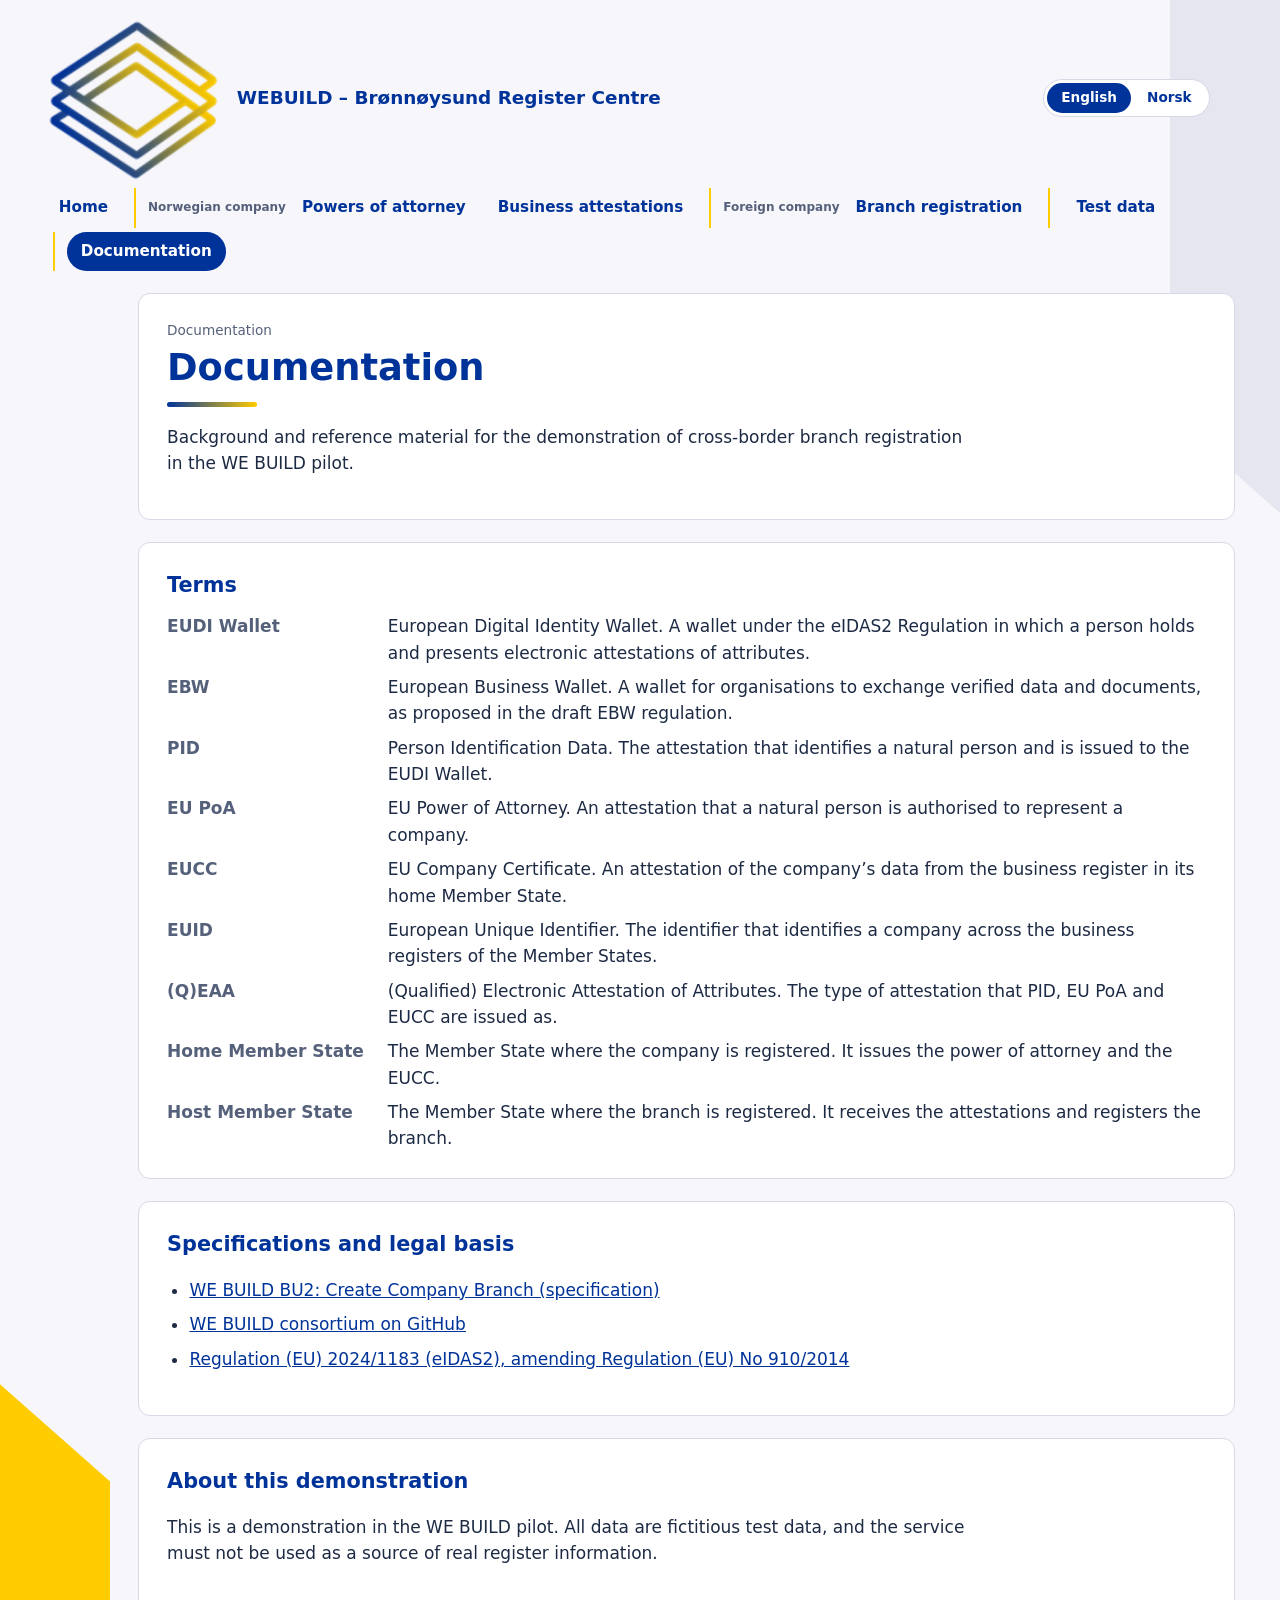
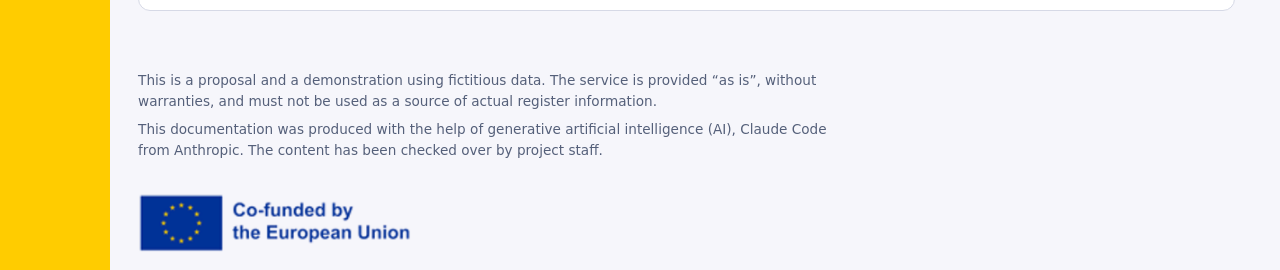
==== forslag/dokumentasjon.html @ 473442a4 "Første versjon: WE BUILD-demo for filialregistrering" ====
<!doctype html>
<html lang="en">
<head>
  <meta charset="utf-8">
  <meta name="viewport" content="width=device-width, initial-scale=1">
  <title data-i18n="title.doc">Documentation | Brønnøysund Register Centre</title>
  <link rel="stylesheet" href="styles.css">
  <link rel="icon" href="../assets/favicon.png" type="image/png">
  <link rel="apple-touch-icon" href="../assets/apple-touch-icon.png">
  <script>try { if (localStorage.getItem("sprak") === "nb") document.documentElement.style.visibility = "hidden"; } catch (e) {}</script>
</head>
<body>
  <a class="skip" href="#innhold" style="position:absolute;left:-999px" data-i18n="skip">Skip to content</a>
  <div class="side">
    <div class="deko venstre" aria-hidden="true"></div>
    <div class="deko hoyre" aria-hidden="true"></div>

    <header class="topp">
      <a class="logo utsnitt" href="index.html" role="img" aria-label="WE BUILD – home" data-i18n-attr="aria-label=logo.label"></a>
      <a class="navn" href="index.html" data-i18n="brand">WEBUILD – Brønnøysund Register Centre</a>
      <nav class="meny" aria-label="Main menu" data-i18n-attr="aria-label=nav.main">
        <ul>
          <li><a href="index.html" data-i18n="nav.home">Home</a></li>
          <li class="gruppe"><span class="gnavn" data-i18n="nav.g.no">Norwegian company</span>
            <ul>
            <li><a href="tildele-fullmakt.html" data-i18n="nav.poa">Powers of attorney</a></li>
            <li><a href="hente-eucc.html" data-i18n="nav.attest">Business attestations</a></li>
            </ul></li>
          <li class="gruppe"><span class="gnavn" data-i18n="nav.g.fo">Foreign company</span>
            <ul>
            <li><a href="filialregistrering.html" data-i18n="nav.branch">Branch registration</a></li>
            </ul></li>
          <li class="skille"><a href="oppslag-testvirksomhet.html" data-i18n="nav.testdata">Test data</a></li>
          <li class="skille"><a href="dokumentasjon.html" aria-current="page" data-i18n="nav.doc">Documentation</a></li>
        </ul>
      </nav>
      <div class="sprak" role="group" aria-label="Language" data-i18n-attr="aria-label=lang.label">
        <button type="button" lang="en" data-lang="en" aria-pressed="true">English</button>
        <button type="button" lang="nb" data-lang="nb" aria-pressed="false">Norsk</button>
      </div>
    </header>

<main class="innhold" id="innhold">
    <section class="panel">
      <p class="eyebrow" data-i18n="doc.eyebrow">Documentation</p>
      <h1 data-i18n="doc.h1">Documentation</h1>
      <p data-i18n="doc.lead">Background and reference material for the demonstration of cross-border branch registration in the WE BUILD pilot.</p>
    </section>

    <section class="panel">
      <h2 data-i18n="doc.terms">Terms</h2>
      <dl class="facts">
        <dt data-i18n="t.eudi.dt">EUDI Wallet</dt>
        <dd data-i18n="t.eudi.dd">European Digital Identity Wallet. A wallet under the eIDAS2 Regulation in which a person holds and presents electronic attestations of attributes.</dd>
        <dt>EBW</dt>
        <dd data-i18n="t.ebw.dd">European Business Wallet. A wallet for organisations to exchange verified data and documents, as proposed in the draft EBW regulation.</dd>
        <dt>PID</dt>
        <dd data-i18n="t.pid.dd">Person Identification Data. The attestation that identifies a natural person and is issued to the EUDI Wallet.</dd>
        <dt>EU PoA</dt>
        <dd data-i18n="t.poa.dd">EU Power of Attorney. An attestation that a natural person is authorised to represent a company.</dd>
        <dt>EUCC</dt>
        <dd data-i18n="t.eucc.dd">EU Company Certificate. An attestation of the company’s data from the business register in its home Member State.</dd>
        <dt>EUID</dt>
        <dd data-i18n="t.euid.dd">European Unique Identifier. The identifier that identifies a company across the business registers of the Member States.</dd>
        <dt>(Q)EAA</dt>
        <dd data-i18n="t.eaa.dd">(Qualified) Electronic Attestation of Attributes. The type of attestation that PID, EU PoA and EUCC are issued as.</dd>
        <dt data-i18n="t.home.dt">Home Member State</dt>
        <dd data-i18n="t.home.dd">The Member State where the company is registered. It issues the power of attorney and the EUCC.</dd>
        <dt data-i18n="t.host.dt">Host Member State</dt>
        <dd data-i18n="t.host.dd">The Member State where the branch is registered. It receives the attestations and registers the branch.</dd>
      </dl>
    </section>

    <section class="panel">
      <h2 data-i18n="doc.links">Specifications and legal basis</h2>
      <ul class="lenker">
        <li><a href="https://github.com/webuild-consortium/BU2/blob/main/Specifications/createCompanyBranch.md" target="_blank" rel="noopener" data-i18n="doc.l.bu2">WE BUILD BU2: Create Company Branch (specification)</a></li>
        <li><a href="https://github.com/webuild-consortium" target="_blank" rel="noopener" data-i18n="doc.l.wb">WE BUILD consortium on GitHub</a></li>
        <li><a href="https://eur-lex.europa.eu/eli/reg/2024/1183/oj" target="_blank" rel="noopener" data-i18n="doc.l.eidas">Regulation (EU) 2024/1183 (eIDAS2), amending Regulation (EU) No 910/2014</a></li>
      </ul>
    </section>

    <section class="panel">
      <h2 data-i18n="doc.about">About this demonstration</h2>
      <p data-i18n="doc.about.p">This is a demonstration in the WE BUILD pilot. All data are fictitious test data, and the service must not be used as a source of real register information.</p>
    </section>
  </main>

    <p class="ansvar"><span data-i18n="ansvar">This is a proposal and a demonstration using fictitious data. The service is provided “as is”, without warranties, and must not be used as a source of actual register information.</span> <span class="ki" data-i18n="ki">This documentation was produced with the help of generative artificial intelligence (AI), Claude Code from Anthropic. The content has been checked over by project staff.</span></p>
    <footer class="bunn">
      <div class="eu utsnitt" role="img" aria-label="Co-funded by the European Union"></div>
    </footer>
  </div>
  <script src="../i18n.js"></script>
  <script src="../bilder.js"></script>
</body>
</html>
---- forslag/styles.css ----
/* Stilark for WE BUILD-løsningen (forslag/), basert på WE BUILD-malen. */
:root {
  --blaa: #003399;
  --lavendel: #e6e6f1;
  --bakgrunn: #f6f6fb;
  --gul: #ffcc00;
  --tekst: #1d2a44;
  --dempet: #55607a;
  --kant: #d6d9e6;
  --focus: #f2a900;
}

* { box-sizing: border-box; }

body {
  margin: 0;
  background: var(--bakgrunn);
  color: var(--tekst);
  font-family: "Source Sans Pro", "Segoe UI", system-ui, sans-serif;
  font-size: 17px;
  line-height: 1.55;
}

a { color: var(--blaa); }
a:focus-visible { outline: 3px solid var(--focus); outline-offset: 2px; }

.side {
  position: relative;
  min-height: 100vh;
  overflow: hidden;
  display: flex;
  flex-direction: column;
  /* Kantene følger formene i malen: gul blokk til venstre, lavendelform til høyre */
  --venstre: clamp(64px, calc(8.6vw + 28px), 200px);
  --hoyre: clamp(24px, 3.5vw, 72px);
  --innholdsbredde: 1700px; /* største bredde på forsiden */
  --innholdsbredde-side: 1120px; /* største bredde på undersidene */
}

/* Dekorative former fra malen */
.deko { position: absolute; pointer-events: none; }
.deko.venstre {
  left: 0; bottom: 0;
  width: clamp(40px, 8.6vw, 170px);
  height: min(54vh, 603px);
  background: var(--gul);
  clip-path: polygon(0 0, 100% 20%, 100% 100%, 0 100%);
}
.deko.hoyre {
  right: 0; top: 0;
  width: clamp(40px, 8.6vw, 170px);
  height: min(57vh, 635px);
  background: var(--lavendel);
  clip-path: polygon(0 0, 100% 0, 100% 100%, 0 81%);
}

/* Utsnitt fra malen: logo og EU-merke */
.utsnitt {
  background-image: url("../assets/we-build-mal-gul.png");
  background-repeat: no-repeat;
  mix-blend-mode: multiply; /* hvit bakgrunn i utsnittene blir gjennomsiktig */
}
.logo {
  display: block;
  width: 176px; height: 164px;
  background-size: 1787px auto;
  background-position: -63px -45px;
  flex: none;
}
.eu {
  width: 276px; height: 60px;
  background-size: 1787px auto;
  background-position: -302px -929px;
}

header.topp {
  position: relative;
  display: flex;
  align-items: center;
  gap: 8px 16px;
  padding: 16px clamp(16px, 3vw, 48px) 0 clamp(16px, 3.5vw, 60px);
  flex-wrap: wrap;
}
header.topp .navn { font-weight: 700; color: var(--blaa); font-size: 1.15rem; text-decoration: none; }

/* Språkvelger */
.sprak { margin-left: auto; margin-right: clamp(0px, 2.5vw, 48px); display: flex; gap: 2px; padding: 3px; background: #fff; border: 1px solid var(--kant); border-radius: 999px; }
.sprak button {
  font: inherit; font-size: .85rem; font-weight: 600; border: 0; background: transparent;
  color: var(--blaa); padding: 4px 14px; border-radius: 999px; cursor: pointer;
}
.sprak button:hover { background: var(--lavendel); }
.sprak button[aria-pressed="true"] { background: var(--blaa); color: #fff; }
.sprak button:focus-visible { outline: 3px solid var(--focus); outline-offset: 2px; }

/* når menyen ikke får plass på én linje: språkvalget står øverst til høyre, menyen på egen linje under */
@media (max-width: 2100px) {
  .sprak { order: 1; }
  nav.meny { order: 2; flex-basis: 100%; }
}
nav.meny ul { list-style: none; margin: 0; padding: 0; display: flex; flex-wrap: wrap; gap: 4px; }
nav.meny a {
  display: block; padding: 8px 14px; border-radius: 999px;
  color: var(--blaa); font-weight: 600; text-decoration: none; font-size: .95rem;
}
nav.meny a:hover { background: var(--lavendel); }
nav.meny a[aria-current="page"] { background: var(--blaa); color: #fff; }

.innhold {
  position: relative;
  flex: 1;
  width: 100%;
  max-width: calc(var(--venstre) + var(--innholdsbredde) + var(--hoyre));
  padding: 8px var(--hoyre) 24px var(--venstre);
}

.innhold:not(.forside) { max-width: calc(var(--venstre) + var(--innholdsbredde-side) + var(--hoyre)); }

.intro { display: grid; grid-template-columns: 1fr auto; gap: 24px 40px; align-items: center; }
.bu2 { width: clamp(150px, 17vw, 230px); height: auto; mix-blend-mode: multiply; justify-self: center; }

.intro h1 {
  color: var(--blaa);
  font-size: clamp(1.9rem, 3.6vw, 2.9rem);
  line-height: 1.12;
  margin: 12px 0 14px;
  max-width: 46ch;
}
.strek {
  height: 6px; width: 120px; border-radius: 3px; margin-bottom: 22px;
  background: linear-gradient(90deg, var(--blaa), var(--gul));
}
.innhold .ingress { max-width: 110ch; font-size: 1.1rem; margin: 0 0 14px; }
.ingress.dempet { color: var(--dempet); font-size: 1rem; }

h2 { color: var(--blaa); font-size: 1.3rem; margin: 34px 0 20px; }

.steg {
  list-style: none; margin: 0; padding: 0;
  display: grid; gap: 28px 18px;
  grid-template-columns: repeat(2, 1fr); /* 2 x 2 på mellomstore skjermer */
}
@media (min-width: 1300px) { .steg { grid-template-columns: repeat(4, 1fr); } }
@media (max-width: 600px) { .steg { grid-template-columns: 1fr; } }
.steg li { position: relative; }
.steg a, .steg .kort {
  display: block; height: 100%;
  background: #fff; color: var(--tekst); text-decoration: none;
  border: 1px solid var(--kant); border-radius: 10px;
  padding: 34px 18px 18px;
  box-shadow: 0 1px 0 rgba(0,51,153,.05);
}
.steg a:hover { border-color: var(--blaa); box-shadow: 0 6px 18px rgba(0,51,153,.12); }
.steg .nr {
  position: absolute; top: -18px; left: 16px;
  width: 38px; height: 38px; border-radius: 50%;
  background: var(--blaa); color: #fff; font-weight: 700;
  display: grid; place-items: center;
  box-shadow: 0 0 0 3px #fff, 0 0 0 5px var(--gul);
}
.steg h3, .steg h4 { margin: 0 0 6px; color: var(--blaa); font-size: 1.05rem; line-height: 1.25; font-weight: 700; }
.steg p { margin: 0; color: var(--dempet); font-size: .95rem; }

/* To separate løsninger på forsiden */
.loesninger { display: grid; grid-template-columns: repeat(2, minmax(0, 1fr)); gap: 28px; }
@media (max-width: 900px) { .loesninger { grid-template-columns: 1fr; } }
.sti { background: rgba(255, 255, 255, .55); border: 1px solid var(--kant); border-radius: 14px; padding: 18px 18px 22px; }
.sti > h3 { margin: 0 0 8px; color: var(--blaa); font-size: 1.2rem; line-height: 1.25; }
.sti .steg { grid-template-columns: 1fr; }
.chip { display: inline-block; margin: 0 0 26px; padding: 2px 12px; border-radius: 999px; background: var(--lavendel); color: var(--blaa); font-size: .85rem; font-weight: 600; }
.steg .kort.ute { background: transparent; border: 1px dashed #8f98b3; color: var(--dempet); box-shadow: none; }
.steg .kort.ute h4 { color: var(--dempet); }
.steg .kort.ute .nr { background: var(--bakgrunn); color: var(--dempet); border: 1px dashed #8f98b3; box-shadow: none; }
.nokkel { display: flex; flex-wrap: wrap; gap: 8px 24px; margin: 16px 0 0; font-size: .9rem; color: var(--dempet); }
.nk { display: inline-flex; align-items: center; gap: 8px; }
.sw { display: inline-block; width: 16px; height: 16px; border-radius: 4px; }
.sw.inne { background: #fff; border: 1px solid var(--kant); box-shadow: 0 0 0 2px var(--gul); }
.sw.ute { border: 1px dashed #8f98b3; }

/* Menygrupper */
nav.meny li.gruppe { display: flex; align-items: center; gap: 2px; margin-left: 8px; padding-left: 12px; border-left: 2px solid var(--gul); }
nav.meny > ul > li.skille { display: flex; align-items: center; margin-left: 8px; padding-left: 12px; border-left: 2px solid var(--gul); }
nav.meny .gnavn { font-size: .75rem; font-weight: 600; color: var(--dempet); }

footer.bunn {
  position: absolute; left: var(--venstre); bottom: 0;
  padding: 0 0 16px 0;
  display: flex; align-items: flex-end;
}
.ansvar {
  position: relative;
  padding: 0 var(--venstre) 96px var(--venstre);
  max-width: 1000px; color: var(--dempet); font-size: .85rem;
}
.ansvar .ki { display: block; margin-top: 6px; }

@media (max-width: 900px) {
  .side { --venstre: calc(clamp(40px, 8.6vw, 170px) + 16px); --hoyre: clamp(24px, 3.5vw, 40px); }
}

@media (max-width: 720px) {
  .logo { width: 110px; height: 102px; background-size: 1117px auto; background-position: -39px -28px; }
  .deko.venstre, .deko.hoyre { width: 28px; }
  .side { --venstre: 44px; }
  .innhold { padding: 8px 28px 24px var(--venstre); }
  .sprak { margin-right: 0; }
  .intro { grid-template-columns: 1fr; }
  .bu2 { width: 150px; justify-self: start; }
  .eu { width: 184px; height: 40px; background-size: 1191px auto; background-position: -201px -619px; }
}

/* ---------- Undermeny ---------- */
nav.undermeny { position: relative; padding: 4px clamp(16px, 3vw, 48px) 0 var(--venstre); }
nav.undermeny ul { list-style: none; margin: 0; padding: 0; display: flex; flex-wrap: wrap; gap: 4px 20px; }
nav.undermeny a {
  display: block; padding: 6px 2px; color: var(--blaa); text-decoration: none;
  font-weight: 600; font-size: .92rem; border-bottom: 3px solid transparent;
}
nav.undermeny a:hover { border-bottom-color: var(--lavendel); }
nav.undermeny a[aria-current="page"] { border-bottom-color: var(--gul); }

/* ---------- Innholdskomponenter fra de eksisterende sidene ---------- */
.innhold { padding-bottom: 24px; } /* ansvarsteksten under gir plass til EU-merket */
.innhold .panel {
  background: #fff; border: 1px solid var(--kant); border-radius: 12px;
  padding: 26px 28px; margin: 14px 0 22px;
}
.innhold .eyebrow { font-size: .85rem; color: var(--dempet); margin: 0 0 6px; }
.innhold h1 {
  color: var(--blaa); font-size: clamp(1.7rem, 3vw, 2.3rem); line-height: 1.15; margin: 0 0 12px;
}
.innhold h1::after {
  content: ""; display: block; height: 5px; width: 90px; border-radius: 3px; margin-top: 12px;
  background: linear-gradient(90deg, var(--blaa), var(--gul));
}
.innhold .panel h2 { color: var(--blaa); font-size: 1.3rem; margin: 0 0 12px; }
.innhold .panel h3 { color: var(--blaa); font-size: 1.1rem; margin: 0 0 6px; }
.innhold p { max-width: 75ch; }
.innhold code { background: var(--lavendel); padding: 1px 6px; border-radius: 4px; }
.innhold ul.lenker { padding-left: 1.4rem; max-width: 80ch; }
.innhold ul.lenker li { margin-bottom: 8px; overflow-wrap: anywhere; }
.innhold ol.steps { padding-left: 1.6rem; max-width: 80ch; }
.innhold ol.steps li { margin-bottom: 9px; }
.innhold ol.steps li::marker { color: var(--blaa); font-weight: 700; }
.innhold ol.steps a { overflow-wrap: anywhere; }
.innhold .notice {
  max-width: 75ch; background: var(--lavendel); border-left: 5px solid var(--gul);
  padding: 12px 16px; border-radius: 0 8px 8px 0; margin: 16px 0 0;
}
.innhold .hint { color: var(--dempet); font-size: .92rem; margin: 8px 0 0; }
.innhold label { display: block; font-weight: 600; margin-bottom: 4px; }
.innhold select, .innhold input[type="text"] {
  font: inherit; padding: 9px 12px; min-width: 320px; max-width: 100%;
  border: 1px solid #8f98b3; border-radius: 8px; background: #fff; color: var(--tekst);
}
.innhold select:focus-visible, .innhold input:focus-visible { outline: 3px solid var(--focus); outline-offset: 2px; }
.innhold .btn {
  display: inline-block; border: 0; border-radius: 999px; background: var(--blaa); color: #fff;
  font: inherit; font-weight: 600; padding: 10px 22px; text-decoration: none; cursor: pointer;
}
.innhold .btn:hover { background: #00267a; }
.innhold .btn.btn-eu { background: #fff; border: 1px solid var(--blaa); padding: 8px 12px; margin-left: 6px; line-height: 0; vertical-align: middle; }
.innhold .btn.btn-eu:hover { background: var(--lavendel); }
.innhold .btn.btn-eu svg { width: 42px; height: 28px; }

/* Ikon ved et steg som åpner et skjermbilde (bilder.js) */
.innhold .bilde {
  display: inline-flex; align-items: center; justify-content: center;
  width: 28px; height: 28px; margin-left: 6px; padding: 0; vertical-align: middle;
  border: 1px solid var(--blaa); border-radius: 50%; background: #fff; color: var(--blaa); cursor: pointer;
}
.innhold .bilde:hover { background: var(--lavendel); }
.innhold .bilde:focus-visible { outline: 3px solid var(--focus); outline-offset: 2px; }
.bildedialog {
  position: fixed; border: 0; border-radius: 12px; padding: 0; background: #fff; color: var(--tekst);
  max-width: min(94vw, 1100px); max-height: 94vh; overflow: auto;
  box-shadow: 0 20px 60px rgba(0, 0, 0, .35);
}
.bildedialog::backdrop { background: rgba(10, 20, 50, .6); }
.bildedialog figure { margin: 0; }
.bildedialog img { display: block; max-width: 100%; max-height: 78vh; margin: 0 auto; }
.bildedialog figcaption { padding: 12px 56px 14px 20px; border-top: 1px solid var(--kant); font-size: .95rem; }
.bildedialog .lukk {
  position: absolute; bottom: 6px; right: 10px; width: 36px; height: 36px; padding: 0;
  border: 1px solid var(--blaa); border-radius: 50%; background: #fff; color: var(--blaa);
  font-size: 1.4rem; line-height: 1; cursor: pointer;
}
.bildedialog .lukk:hover { background: var(--lavendel); }
.bildedialog .lukk:focus-visible { outline: 3px solid var(--focus); outline-offset: 2px; }
.innhold .btn.liten { padding: 5px 16px; font-size: .88rem; margin-left: 6px; white-space: nowrap; }
@media (max-width: 720px) {
  /* lange knappetekster må kunne brytes på smale skjermer */
  .innhold .btn.liten { white-space: normal; border-radius: 16px; text-align: left; }
}
.innhold .next { text-align: right; margin: 0 0 8px; max-width: none; }
.innhold dl.facts { display: grid; grid-template-columns: max-content 1fr; gap: 8px 24px; margin: 0; }
.innhold dl.facts dt { font-weight: 600; color: var(--dempet); }
.innhold dl.facts dd { margin: 0; }
.innhold .table-wrap { overflow-x: auto; }
.innhold table { width: 100%; border-collapse: collapse; }
.innhold th, .innhold td { text-align: left; padding: 10px 12px; border-bottom: 1px solid var(--kant); }
.innhold th { background: var(--lavendel); color: var(--blaa); font-size: .9rem; }

@media (max-width: 720px) {
  nav.undermeny { padding-left: var(--venstre); }
  .innhold .panel { padding: 20px 18px; }
  .innhold dl.facts { grid-template-columns: 1fr; gap: 2px; }
  .innhold dl.facts dd { margin-bottom: 10px; }
  .innhold select, .innhold input[type="text"] { min-width: 0; width: 100%; }
}
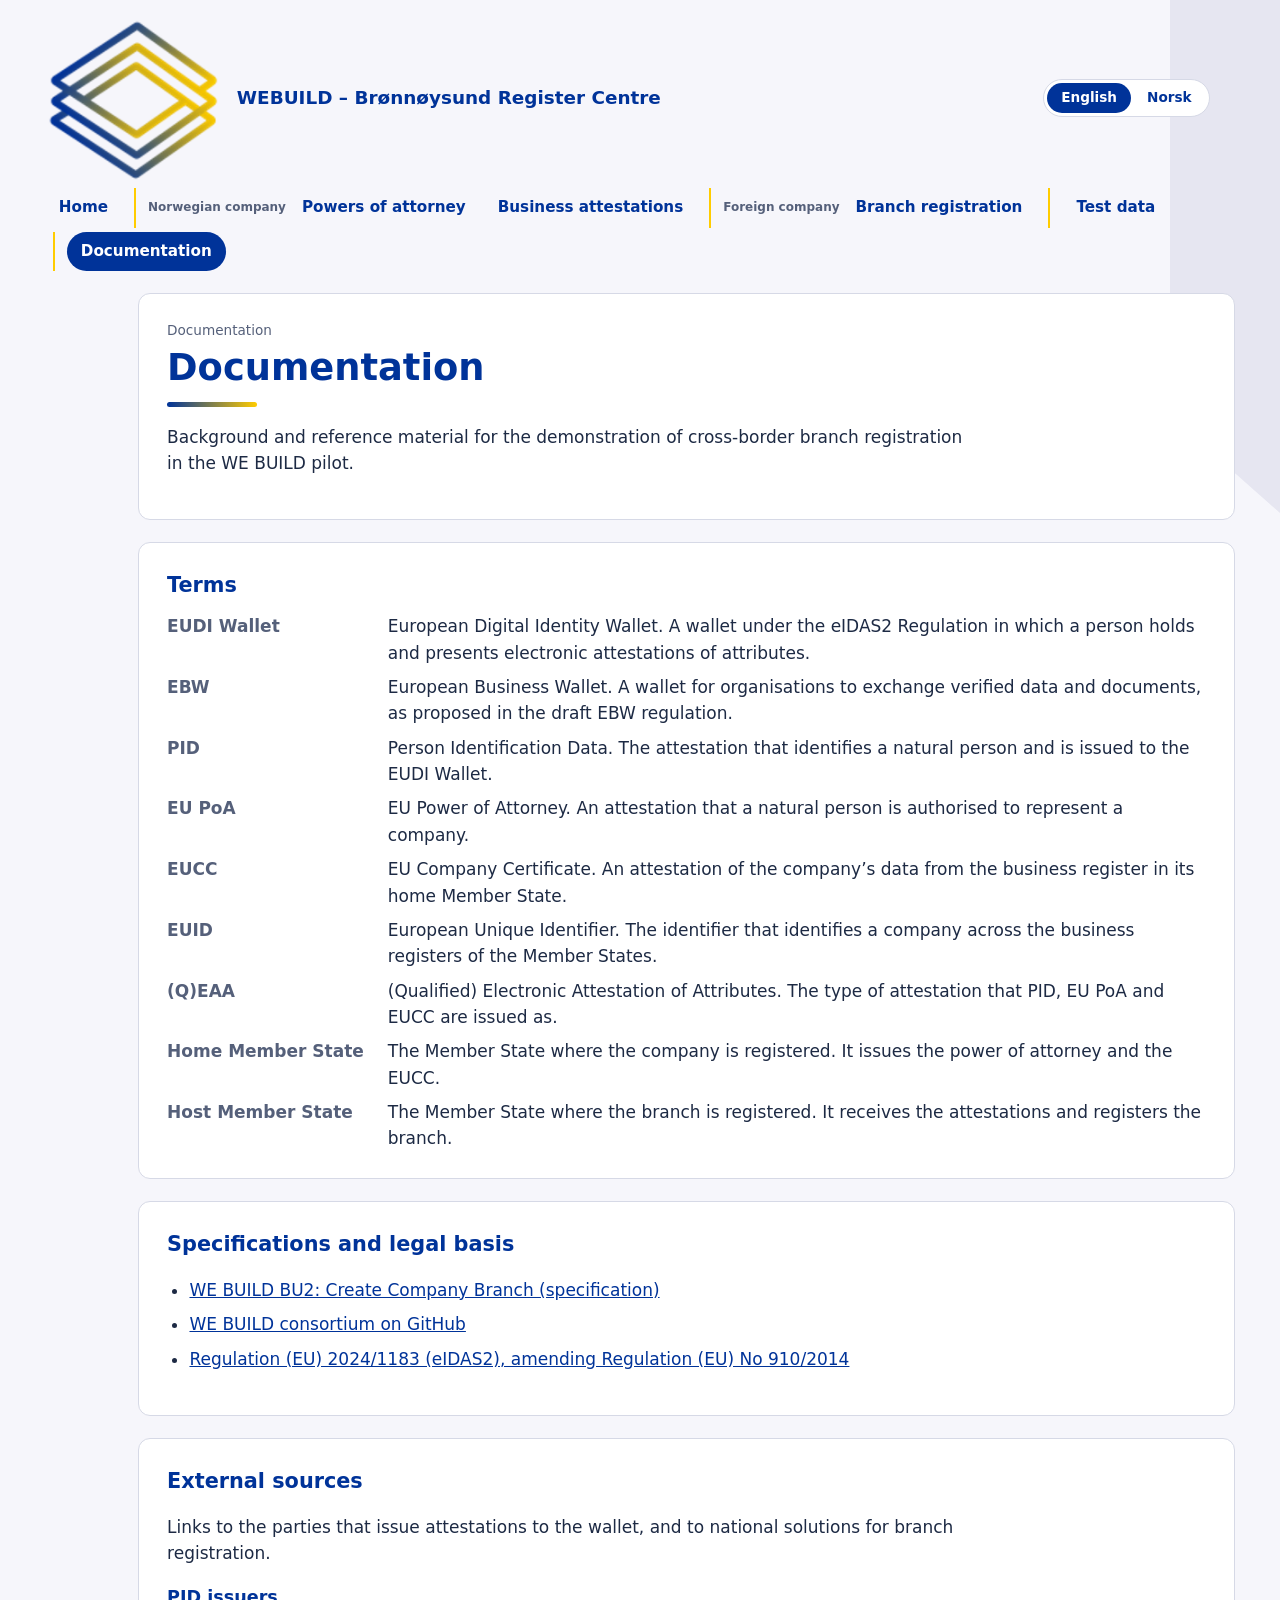
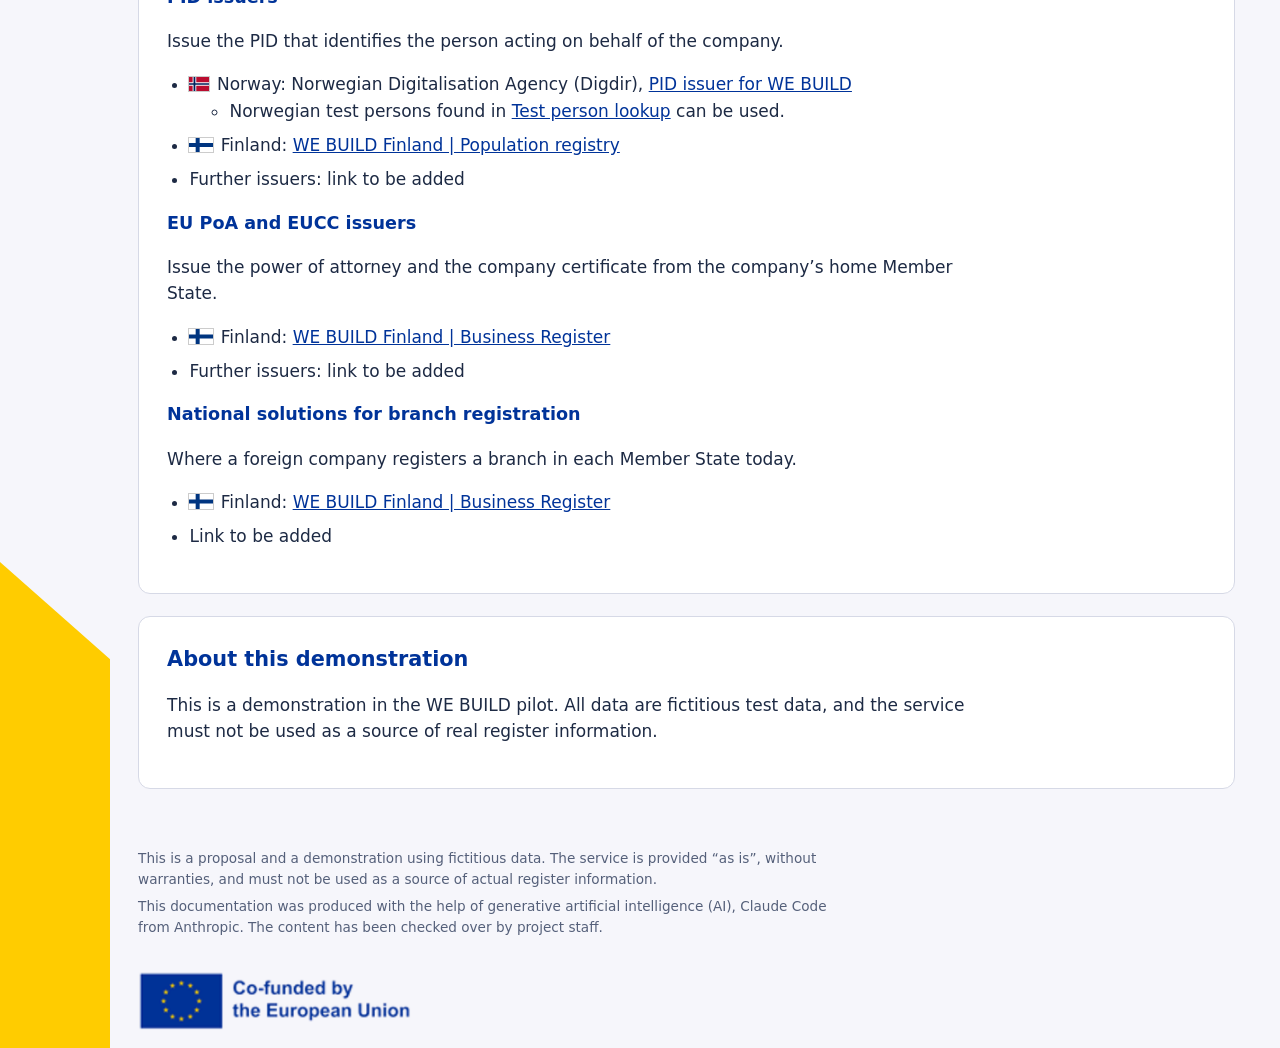
==== commit 770fe410: "Eksterne kilder i dokumentasjon og landvalg med flagg på forsiden - dokumentasjon.html: ny seksjon «" ====
--- a/forslag/dokumentasjon.html
+++ b/forslag/dokumentasjon.html
@@ -81,6 +81,36 @@
     </section>
 
     <section class="panel">
+      <h2 data-i18n="doc.ext">External sources</h2>
+      <p data-i18n="doc.ext.lead">Links to the parties that issue attestations to the wallet, and to national solutions for branch registration.</p>
+
+      <h3 data-i18n="doc.ext.pid">PID issuers</h3>
+      <p data-i18n="doc.ext.pid.p">Issue the PID that identifies the person acting on behalf of the company.</p>
+      <ul class="lenker">
+        <li><img class="flagg" src="../assets/flagg/no.svg" alt=""><span data-i18n="doc.ext.pid.no">Norway: Norwegian Digitalisation Agency (Digdir), <a href="https://docs.digdir.no/docs/lommebok/wallet_sandbox_webuild.html" target="_blank" rel="noopener">PID issuer for WE BUILD</a></span>
+          <ul>
+            <li data-i18n="doc.ext.pid.test">Norwegian test persons found in <a href="oppslag-testperson.html">Test person lookup</a> can be used.</li>
+          </ul></li>
+        <li><img class="flagg" src="../assets/flagg/fi.svg" alt=""><span data-i18n="doc.ext.pid.fi">Finland: <a href="https://vero-wb-vrk-web-stag.minisuomi.net/" target="_blank" rel="noopener">WE BUILD Finland | Population registry</a></span></li>
+        <li data-i18n="doc.ext.tbd">Further issuers: link to be added</li>
+      </ul>
+
+      <h3 data-i18n="doc.ext.eucc">EU PoA and EUCC issuers</h3>
+      <p data-i18n="doc.ext.eucc.p">Issue the power of attorney and the company certificate from the company’s home Member State.</p>
+      <ul class="lenker">
+        <li><img class="flagg" src="../assets/flagg/fi.svg" alt=""><span data-i18n="doc.ext.fi.br">Finland: <a href="https://vero-wb-prh-web.minisuomi.net/" target="_blank" rel="noopener">WE BUILD Finland | Business Register</a></span></li>
+        <li data-i18n="doc.ext.tbd">Further issuers: link to be added</li>
+      </ul>
+
+      <h3 data-i18n="doc.ext.nat">National solutions for branch registration</h3>
+      <p data-i18n="doc.ext.nat.p">Where a foreign company registers a branch in each Member State today.</p>
+      <ul class="lenker">
+        <li><img class="flagg" src="../assets/flagg/fi.svg" alt=""><span data-i18n="doc.ext.fi.br">Finland: <a href="https://vero-wb-prh-web.minisuomi.net/" target="_blank" rel="noopener">WE BUILD Finland | Business Register</a></span></li>
+        <li data-i18n="doc.ext.tbd2">Link to be added</li>
+      </ul>
+    </section>
+
+    <section class="panel">
       <h2 data-i18n="doc.about">About this demonstration</h2>
       <p data-i18n="doc.about.p">This is a demonstration in the WE BUILD pilot. All data are fictitious test data, and the service must not be used as a source of real register information.</p>
     </section>
--- a/forslag/styles.css
+++ b/forslag/styles.css
@@ -171,6 +171,27 @@
 .steg .kort.ute { background: transparent; border: 1px dashed #8f98b3; color: var(--dempet); box-shadow: none; }
 .steg .kort.ute h4 { color: var(--dempet); }
 .steg .kort.ute .nr { background: var(--bakgrunn); color: var(--dempet); border: 1px dashed #8f98b3; box-shadow: none; }
+.land-valg:focus-visible, .valgdialog button:focus-visible { outline: 3px solid var(--focus); outline-offset: 2px; }
+.land { margin-top: 14px; padding-top: 12px; border-top: 1px dashed #8f98b3; }
+.steg .land p { margin: 0 0 10px; }
+.land ul { list-style: none; margin: 0; padding: 0; display: flex; flex-wrap: wrap; gap: 10px; }
+.land-valg {
+  display: inline-flex; align-items: center; gap: 10px; padding: 8px 14px; font: inherit; color: var(--tekst);
+  background: #fff; border: 1px solid var(--blaa); border-radius: 8px; cursor: pointer;
+}
+.land-valg:hover { background: var(--lavendel); }
+.land-valg img.flagg { height: 1.4rem; width: auto; outline: 1px solid rgba(0, 0, 0, .2); }
+.valgdialog {
+  border: 0; border-radius: 12px; padding: 22px 24px; background: #fff; color: var(--tekst);
+  max-width: min(92vw, 480px); box-shadow: 0 20px 60px rgba(0, 0, 0, .35);
+}
+.valgdialog::backdrop { background: rgba(10, 20, 50, .6); }
+.valgdialog p { margin: 0 0 10px; }
+.valgdialog .sporsmal { font-weight: 600; color: var(--blaa); }
+.valgdialog .adresse { color: var(--dempet); font-size: .9rem; overflow-wrap: anywhere; }
+.valgdialog .knapper { display: flex; gap: 10px; justify-content: flex-end; margin-top: 16px; }
+.valgdialog button { font: inherit; padding: 8px 18px; border-radius: 8px; border: 1px solid var(--blaa); background: #fff; color: var(--blaa); cursor: pointer; }
+.valgdialog button.apne { background: var(--blaa); color: #fff; }
 .nokkel { display: flex; flex-wrap: wrap; gap: 8px 24px; margin: 16px 0 0; font-size: .9rem; color: var(--dempet); }
 .nk { display: inline-flex; align-items: center; gap: 8px; }
 .sw { display: inline-block; width: 16px; height: 16px; border-radius: 4px; }
@@ -239,6 +260,7 @@
 .innhold code { background: var(--lavendel); padding: 1px 6px; border-radius: 4px; }
 .innhold ul.lenker { padding-left: 1.4rem; max-width: 80ch; }
 .innhold ul.lenker li { margin-bottom: 8px; overflow-wrap: anywhere; }
+.innhold ul.lenker img.flagg { height: .85em; width: auto; margin-right: .45em; vertical-align: -.05em; outline: 1px solid rgba(0, 0, 0, .2); }
 .innhold ol.steps { padding-left: 1.6rem; max-width: 80ch; }
 .innhold ol.steps li { margin-bottom: 9px; }
 .innhold ol.steps li::marker { color: var(--blaa); font-weight: 700; }
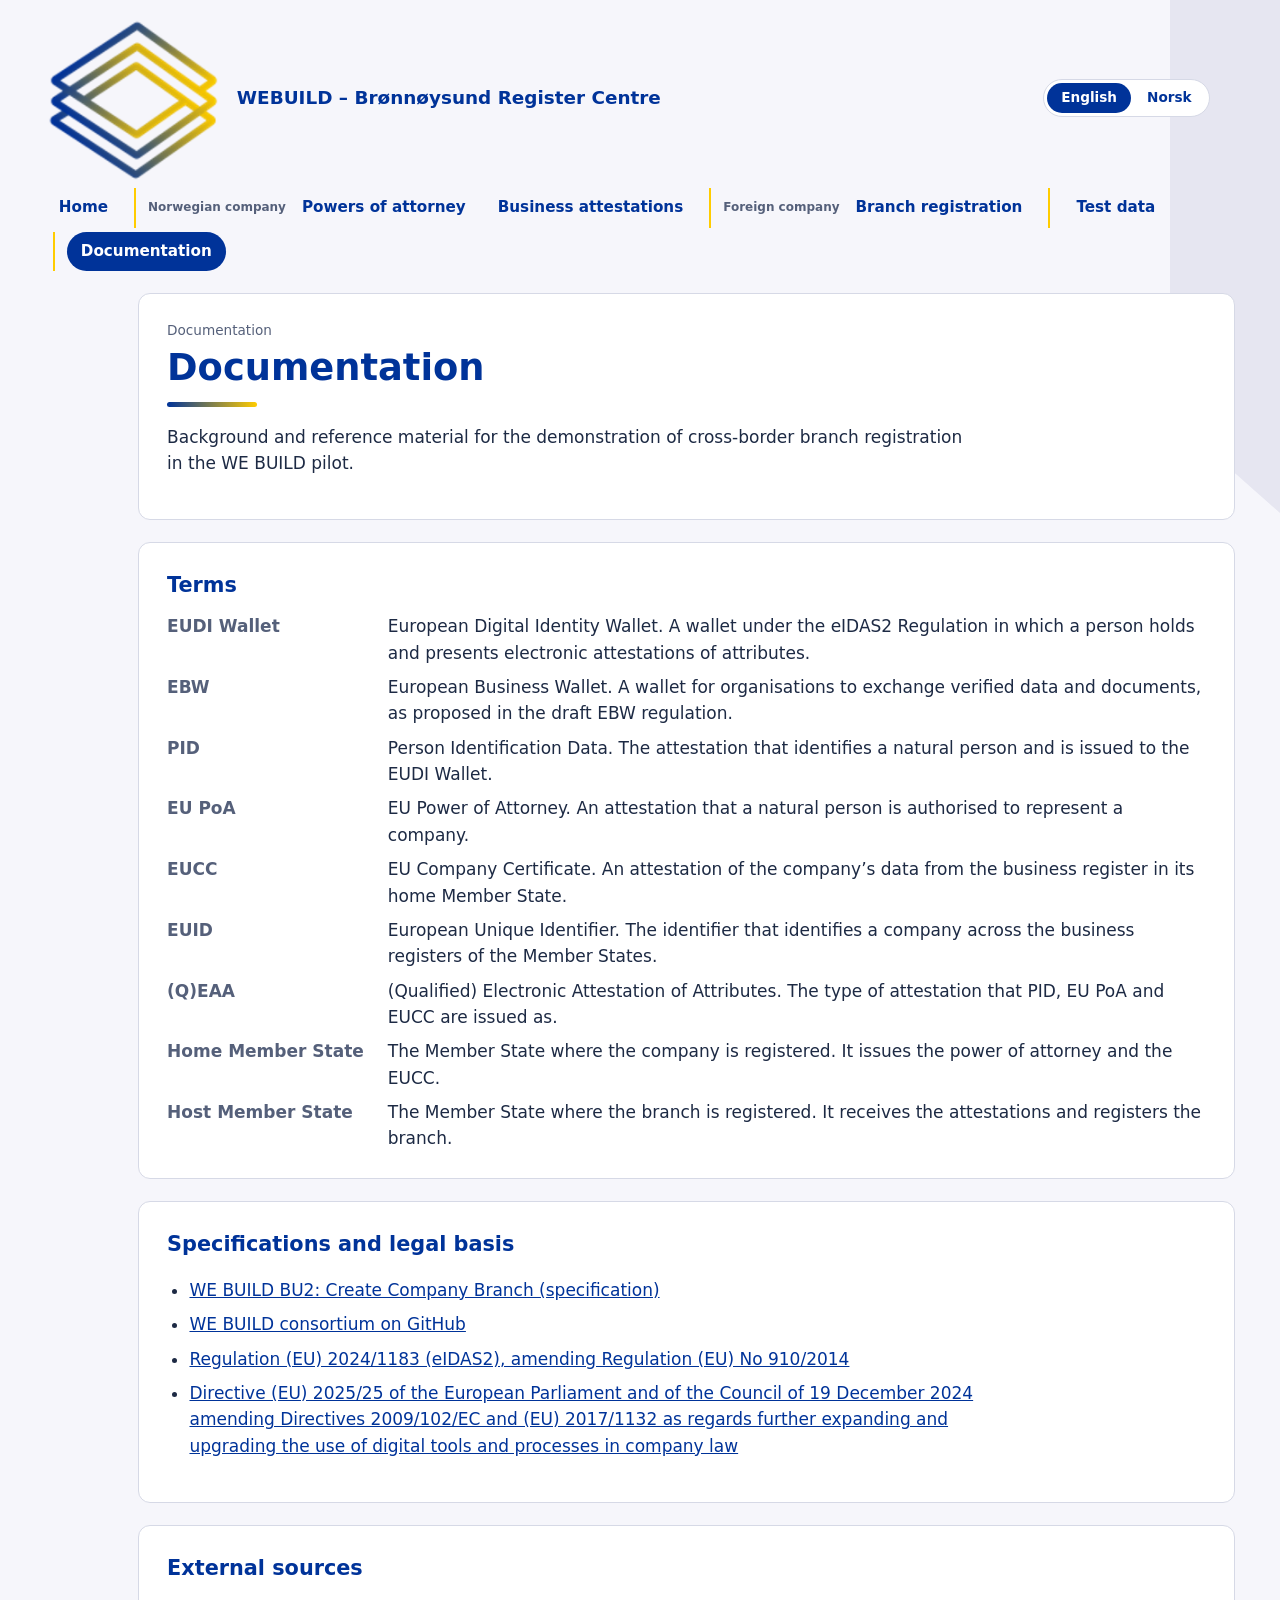
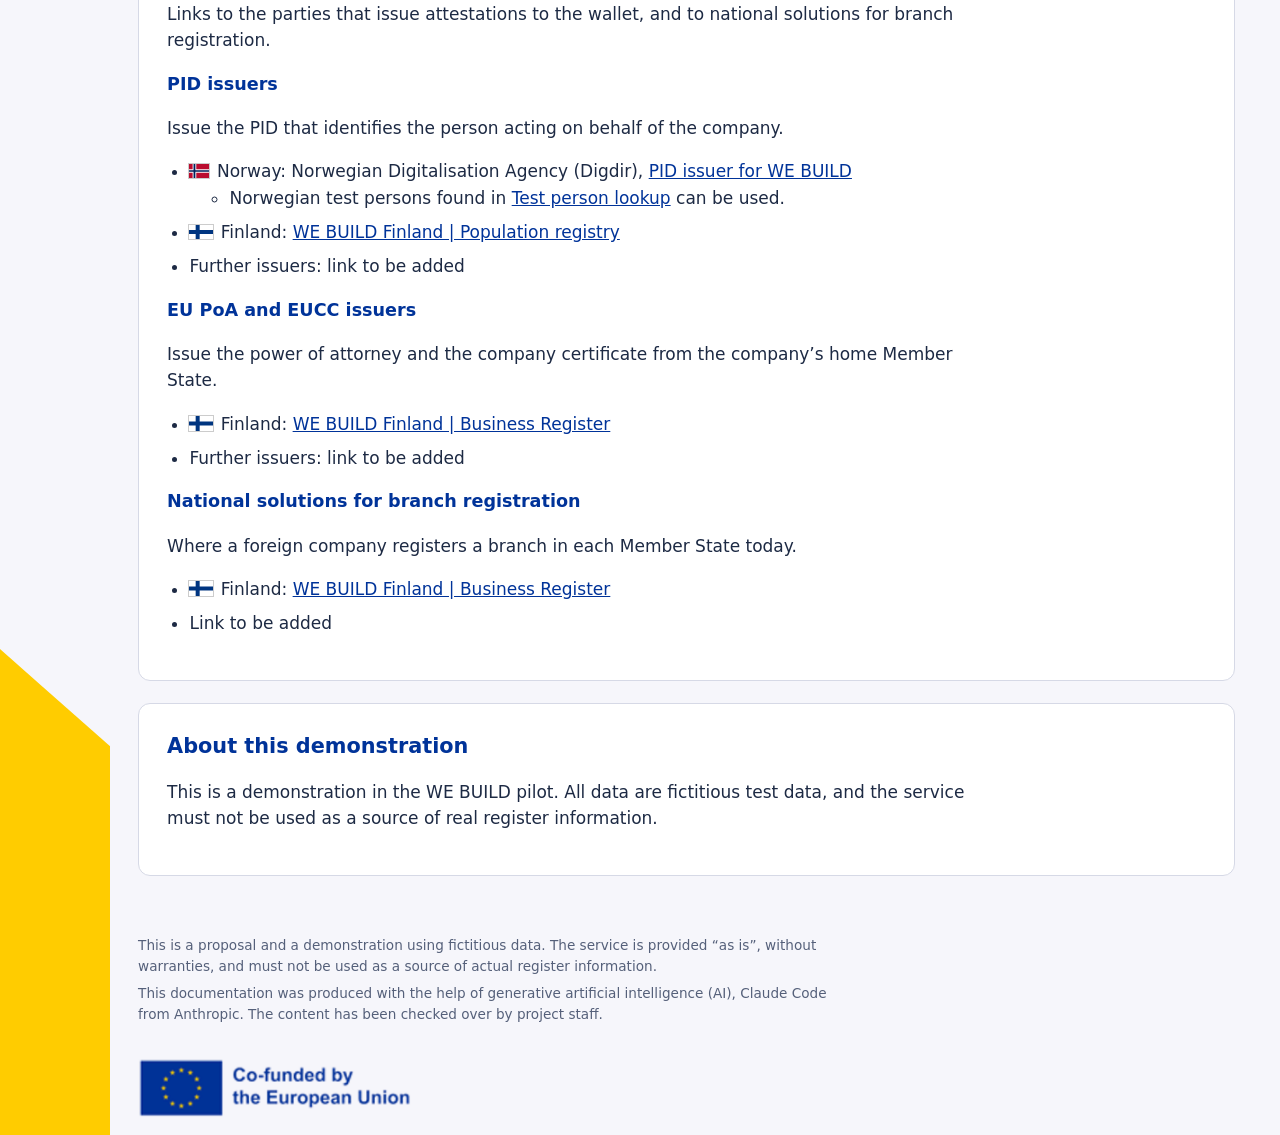
==== commit 732f9031: "Legg til direktiv (EU) 2025/25 under spesifikasjoner og rettslig grunnlag Co-Authored-By: Claude Son" ====
--- a/forslag/dokumentasjon.html
+++ b/forslag/dokumentasjon.html
@@ -77,6 +77,7 @@
         <li><a href="https://github.com/webuild-consortium/BU2/blob/main/Specifications/createCompanyBranch.md" target="_blank" rel="noopener" data-i18n="doc.l.bu2">WE BUILD BU2: Create Company Branch (specification)</a></li>
         <li><a href="https://github.com/webuild-consortium" target="_blank" rel="noopener" data-i18n="doc.l.wb">WE BUILD consortium on GitHub</a></li>
         <li><a href="https://eur-lex.europa.eu/eli/reg/2024/1183/oj" target="_blank" rel="noopener" data-i18n="doc.l.eidas">Regulation (EU) 2024/1183 (eIDAS2), amending Regulation (EU) No 910/2014</a></li>
+        <li><a href="https://eur-lex.europa.eu/eli/dir/2025/25/oj" target="_blank" rel="noopener" data-i18n="doc.l.dir">Directive (EU) 2025/25 of the European Parliament and of the Council of 19 December 2024 amending Directives 2009/102/EC and (EU) 2017/1132 as regards further expanding and upgrading the use of digital tools and processes in company law</a></li>
       </ul>
     </section>
 
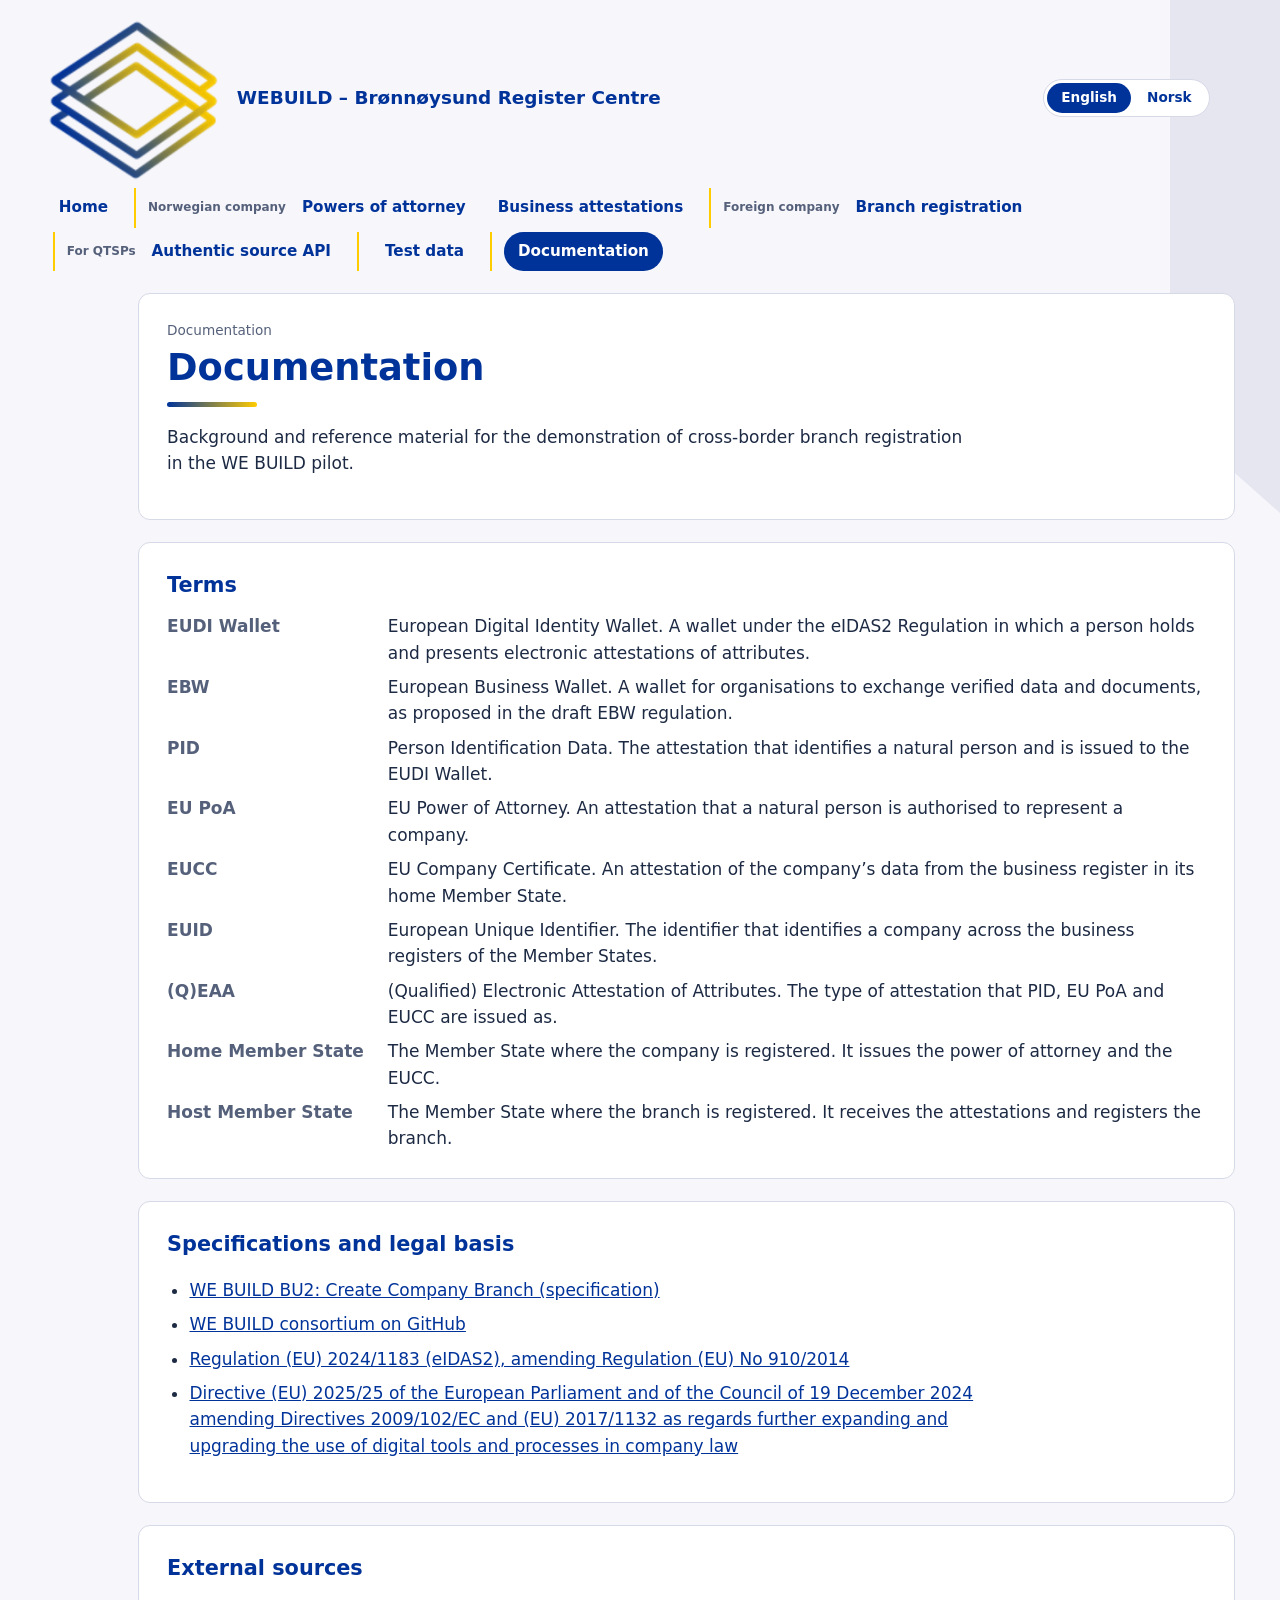
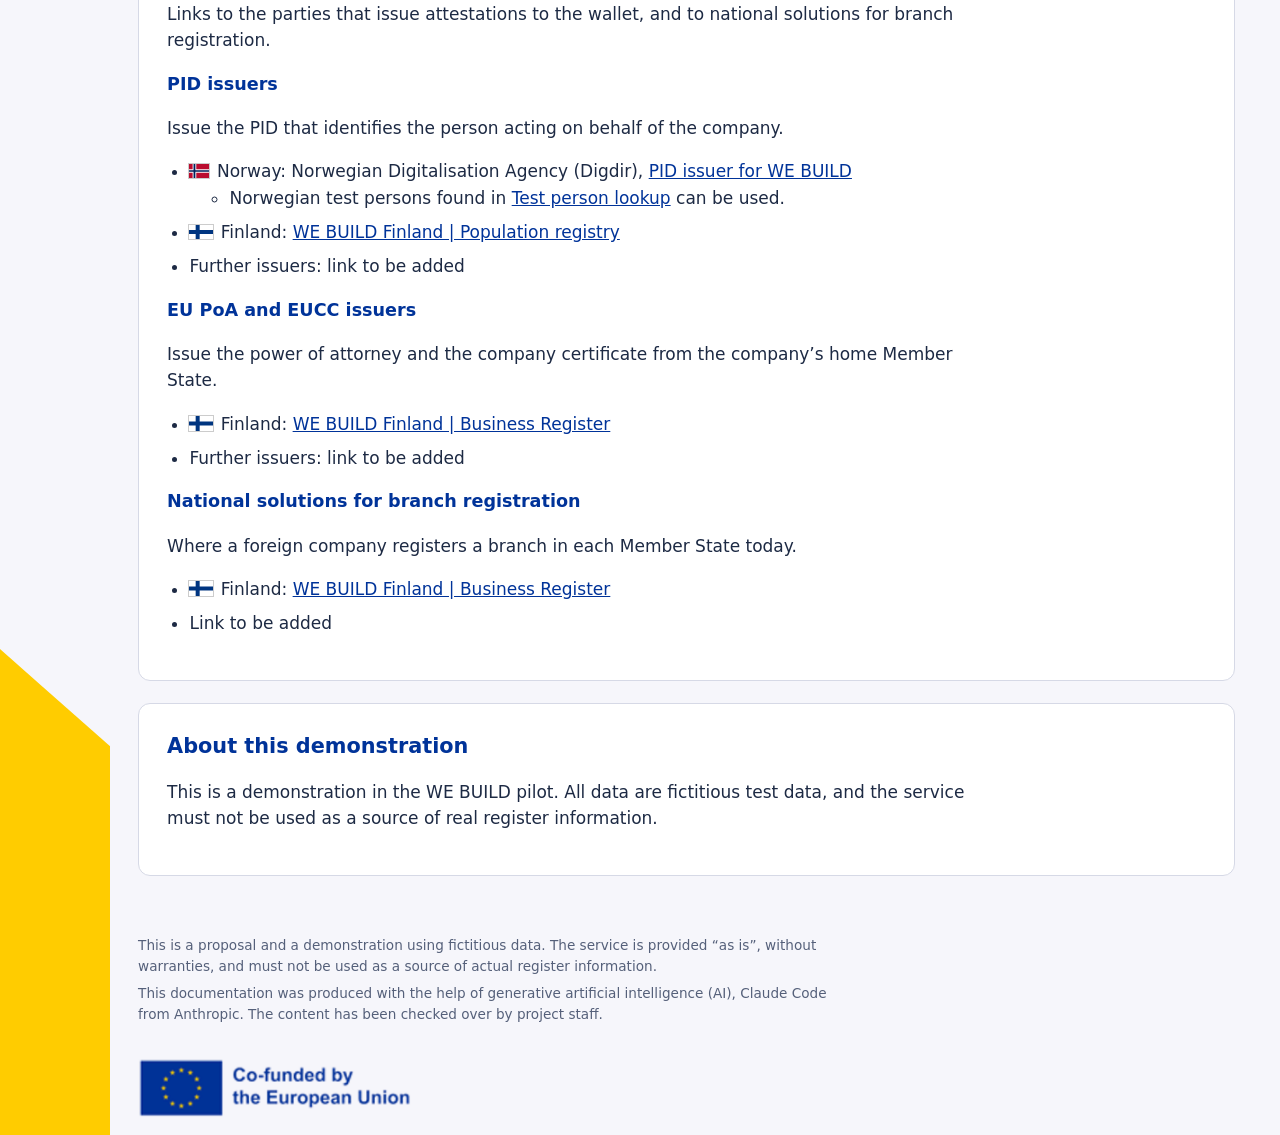
==== commit 032615bf: "Legg til side for autentisk kilde-API under «For QTSP-er» Ny side forslag/autentisk-kilde.html dokum" ====
--- a/forslag/dokumentasjon.html
+++ b/forslag/dokumentasjon.html
@@ -29,6 +29,10 @@
           <li class="gruppe"><span class="gnavn" data-i18n="nav.g.fo">Foreign company</span>
             <ul>
             <li><a href="filialregistrering.html" data-i18n="nav.branch">Branch registration</a></li>
+            </ul></li>
+          <li class="gruppe"><span class="gnavn" data-i18n="nav.g.qtsp">For QTSPs</span>
+            <ul>
+            <li><a href="autentisk-kilde.html" data-i18n="nav.api">Authentic source API</a></li>
             </ul></li>
           <li class="skille"><a href="oppslag-testvirksomhet.html" data-i18n="nav.testdata">Test data</a></li>
           <li class="skille"><a href="dokumentasjon.html" aria-current="page" data-i18n="nav.doc">Documentation</a></li>
--- a/forslag/styles.css
+++ b/forslag/styles.css
@@ -258,6 +258,13 @@
 .innhold .panel h3 { color: var(--blaa); font-size: 1.1rem; margin: 0 0 6px; }
 .innhold p { max-width: 75ch; }
 .innhold code { background: var(--lavendel); padding: 1px 6px; border-radius: 4px; }
+.innhold pre {
+  background: var(--bakgrunn); border: 1px solid var(--kant); border-left: 5px solid var(--blaa);
+  border-radius: 0 8px 8px 0; padding: 14px 16px; margin: 0 0 18px; overflow-x: auto;
+  font-size: .85rem; line-height: 1.5;
+}
+.innhold pre code { background: none; padding: 0; border-radius: 0; }
+.innhold .panel .table-wrap + h3, .innhold .panel dl + h3 { margin-top: 22px; }
 .innhold ul.lenker { padding-left: 1.4rem; max-width: 80ch; }
 .innhold ul.lenker li { margin-bottom: 8px; overflow-wrap: anywhere; }
 .innhold ul.lenker img.flagg { height: .85em; width: auto; margin-right: .45em; vertical-align: -.05em; outline: 1px solid rgba(0, 0, 0, .2); }
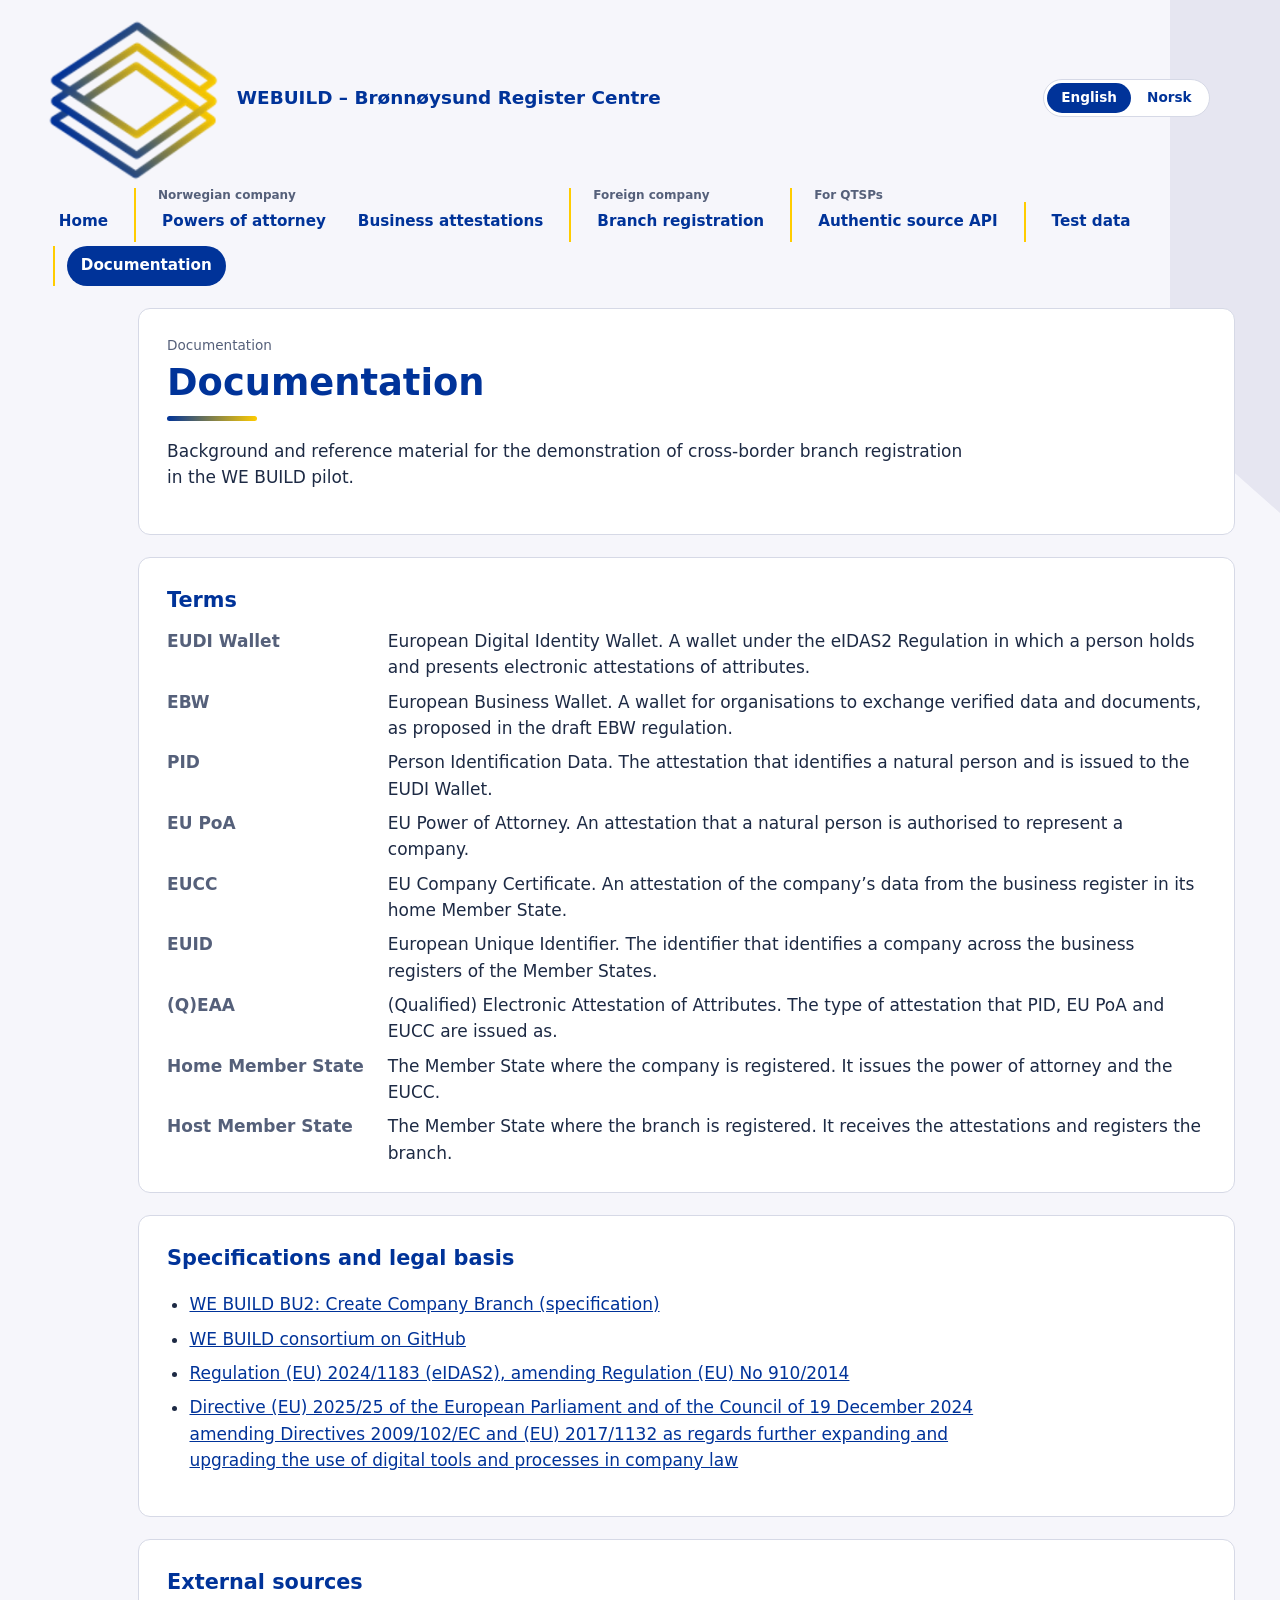
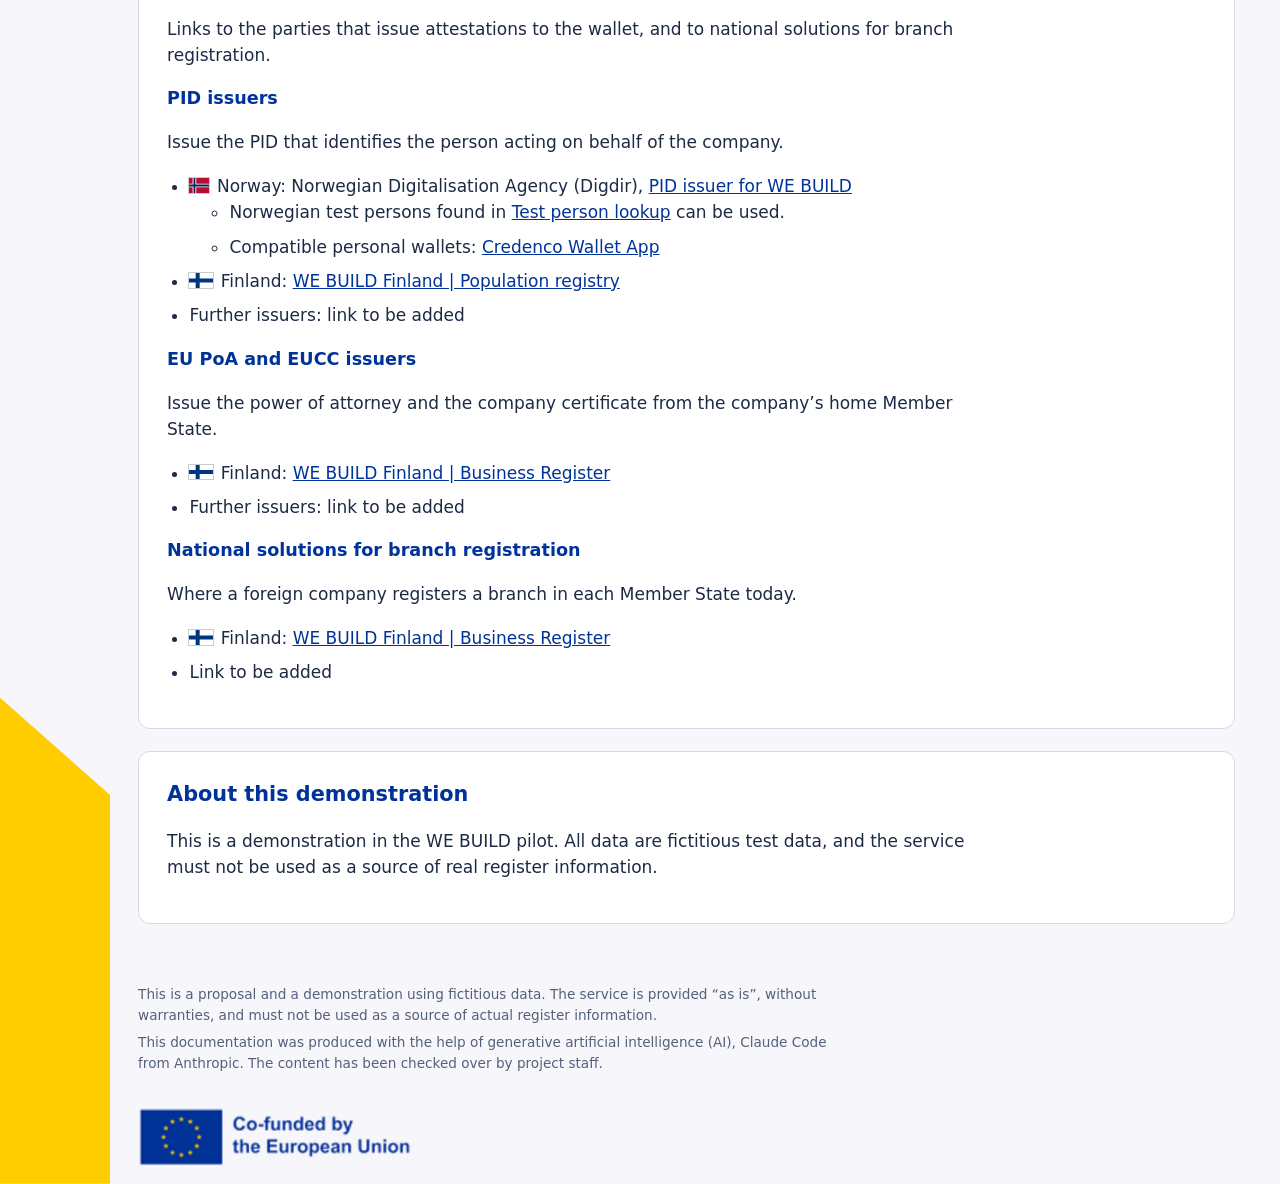
==== commit 784f1467: "Menymerkelapper over valgene og kompatible lommebøker i dokumentasjon - Menyen: gruppemerkelappene (" ====
--- a/forslag/dokumentasjon.html
+++ b/forslag/dokumentasjon.html
@@ -95,6 +95,7 @@
         <li><img class="flagg" src="../assets/flagg/no.svg" alt=""><span data-i18n="doc.ext.pid.no">Norway: Norwegian Digitalisation Agency (Digdir), <a href="https://docs.digdir.no/docs/lommebok/wallet_sandbox_webuild.html" target="_blank" rel="noopener">PID issuer for WE BUILD</a></span>
           <ul>
             <li data-i18n="doc.ext.pid.test">Norwegian test persons found in <a href="oppslag-testperson.html">Test person lookup</a> can be used.</li>
+            <li data-i18n="doc.ext.wal.li">Compatible personal wallets: <a href="https://www.credenco.com/product/wallet-app" target="_blank" rel="noopener">Credenco Wallet App</a></li>
           </ul></li>
         <li><img class="flagg" src="../assets/flagg/fi.svg" alt=""><span data-i18n="doc.ext.pid.fi">Finland: <a href="https://vero-wb-vrk-web-stag.minisuomi.net/" target="_blank" rel="noopener">WE BUILD Finland | Population registry</a></span></li>
         <li data-i18n="doc.ext.tbd">Further issuers: link to be added</li>
--- a/forslag/styles.css
+++ b/forslag/styles.css
@@ -199,9 +199,10 @@
 .sw.ute { border: 1px dashed #8f98b3; }
 
 /* Menygrupper */
-nav.meny li.gruppe { display: flex; align-items: center; gap: 2px; margin-left: 8px; padding-left: 12px; border-left: 2px solid var(--gul); }
+nav.meny > ul { align-items: flex-end; }
+nav.meny li.gruppe { display: flex; flex-direction: column; align-items: flex-start; gap: 0; margin-left: 8px; padding-left: 12px; border-left: 2px solid var(--gul); }
 nav.meny > ul > li.skille { display: flex; align-items: center; margin-left: 8px; padding-left: 12px; border-left: 2px solid var(--gul); }
-nav.meny .gnavn { font-size: .75rem; font-weight: 600; color: var(--dempet); }
+nav.meny .gnavn { font-size: .75rem; font-weight: 600; color: var(--dempet); padding-left: 10px; line-height: 1.2; }
 
 footer.bunn {
   position: absolute; left: var(--venstre); bottom: 0;
